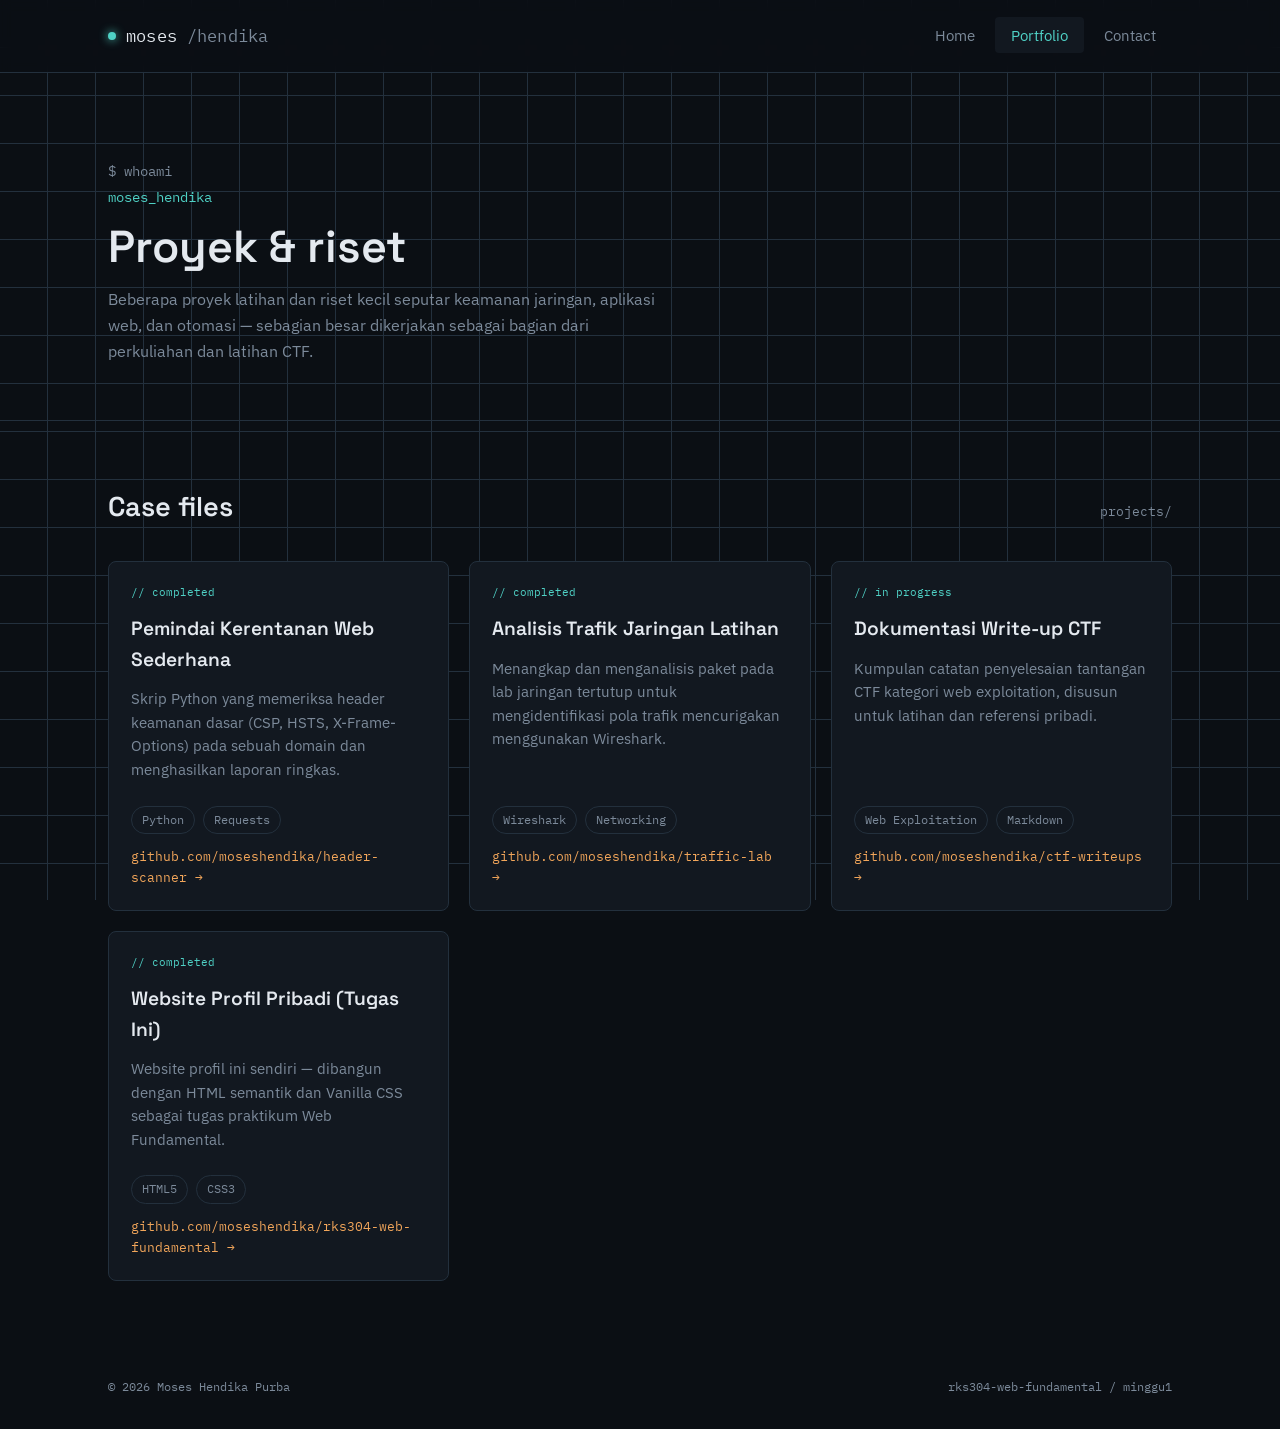
==== portfolio.html @ 65a573e6 "Tugas minggu 1: profil pribadi" ====
<!DOCTYPE html>
<html lang="id">
<head>
<meta charset="UTF-8">
<meta name="viewport" content="width=device-width, initial-scale=1.0">
<title>Portfolio — Moses Hendika Purba</title>
<meta name="description" content="Kumpulan proyek dan riset Moses Hendika Purba di bidang keamanan siber.">
<link rel="preconnect" href="https://fonts.googleapis.com">
<link href="https://fonts.googleapis.com/css2?family=Space+Grotesk:wght@500;600;700&family=IBM+Plex+Sans:wght@400;500;600&family=IBM+Plex+Mono:wght@400;500&display=swap" rel="stylesheet">
<link rel="stylesheet" href="style.css">
</head>
<body>

<header class="site-header">
  <div class="wrap">
    <a href="index.html" class="brand"><span class="dot"></span>moses<span class="path">/hendika</span></a>
    <nav aria-label="Navigasi utama">
      <ul class="nav-links">
        <li><a href="index.html">Home</a></li>
        <li><a href="portfolio.html" class="active">Portfolio</a></li>
        <li><a href="contact.html">Contact</a></li>
      </ul>
    </nav>
  </div>
</header>

<main>
  <section class="hero" style="padding-bottom: 40px;">
    <div class="wrap" style="grid-template-columns: 1fr;">
      <div>
        <p class="hero-kicker">moses_hendika</p>
        <h1 style="font-size: clamp(2rem, 4vw, 2.8rem);">Proyek & riset</h1>
        <p class="bio">Beberapa proyek latihan dan riset kecil seputar keamanan jaringan, aplikasi web, dan otomasi — sebagian besar dikerjakan sebagai bagian dari perkuliahan dan latihan CTF.</p>
      </div>
    </div>
  </section>

  <section class="block">
    <div class="wrap">
      <div class="block-head">
        <h2>Case files</h2>
        <span class="tag">projects/</span>
      </div>

      <div class="project-grid">

        <article class="project-card">
          <span class="status">// completed</span>
          <h3>Pemindai Kerentanan Web Sederhana</h3>
          <p class="desc">Skrip Python yang memeriksa header keamanan dasar (CSP, HSTS, X-Frame-Options) pada sebuah domain dan menghasilkan laporan ringkas.</p>
          <div class="badge-row">
            <span class="badge">Python</span>
            <span class="badge">Requests</span>
          </div>
          <a href="#" class="link">github.com/moseshendika/header-scanner →</a>
        </article>

        <article class="project-card">
          <span class="status">// completed</span>
          <h3>Analisis Trafik Jaringan Latihan</h3>
          <p class="desc">Menangkap dan menganalisis paket pada lab jaringan tertutup untuk mengidentifikasi pola trafik mencurigakan menggunakan Wireshark.</p>
          <div class="badge-row">
            <span class="badge">Wireshark</span>
            <span class="badge">Networking</span>
          </div>
          <a href="#" class="link">github.com/moseshendika/traffic-lab →</a>
        </article>

        <article class="project-card">
          <span class="status">// in progress</span>
          <h3>Dokumentasi Write-up CTF</h3>
          <p class="desc">Kumpulan catatan penyelesaian tantangan CTF kategori web exploitation, disusun untuk latihan dan referensi pribadi.</p>
          <div class="badge-row">
            <span class="badge">Web Exploitation</span>
            <span class="badge">Markdown</span>
          </div>
          <a href="#" class="link">github.com/moseshendika/ctf-writeups →</a>
        </article>

        <article class="project-card">
          <span class="status">// completed</span>
          <h3>Website Profil Pribadi (Tugas Ini)</h3>
          <p class="desc">Website profil ini sendiri — dibangun dengan HTML semantik dan Vanilla CSS sebagai tugas praktikum Web Fundamental.</p>
          <div class="badge-row">
            <span class="badge">HTML5</span>
            <span class="badge">CSS3</span>
          </div>
          <a href="#" class="link">github.com/moseshendika/rks304-web-fundamental →</a>
        </article>

      </div>
    </div>
  </section>
</main>

<footer class="site-footer">
  <div class="wrap" style="display:flex; justify-content:space-between; width:100%;">
    <span>© 2026 Moses Hendika Purba</span>
    <span>rks304-web-fundamental / minggu1</span>
  </div>
</footer>

</body>
</html>
---- style.css ----
/* ===========================================================
   rks304-web-fundamental — minggu1
   Tema: Cyber Security Analyst Profile
   Font: Space Grotesk (display), IBM Plex Sans (body),
         IBM Plex Mono (data / teknis)
   =========================================================== */

:root {
  --bg: #0b0f14;
  --surface: #121820;
  --surface-raised: #161e28;
  --line: #23303d;
  --text: #e4e9ef;
  --text-muted: #7c8a9a;
  --signal: #4fd1c5;      /* cyan - aksen utama */
  --warn: #f2a65a;        /* amber - aksen sekunder, dipakai sedikit */
  --danger: #e26d5c;

  --font-display: "Space Grotesk", "Segoe UI", sans-serif;
  --font-body: "IBM Plex Sans", "Segoe UI", sans-serif;
  --font-mono: "IBM Plex Mono", "Courier New", monospace;

  --maxw: 1120px;
}

* { box-sizing: border-box; }

html { scroll-behavior: smooth; }

body {
  margin: 0;
  background: var(--bg);
  background-image:
    linear-gradient(var(--line) 1px, transparent 1px),
    linear-gradient(90deg, var(--line) 1px, transparent 1px);
  background-size: 48px 48px;
  background-attachment: fixed;
  background-position: -1px -1px;
  color: var(--text);
  font-family: var(--font-body);
  line-height: 1.6;
}

a { color: inherit; }

img { max-width: 100%; display: block; }

.wrap {
  max-width: var(--maxw);
  margin: 0 auto;
  padding: 0 28px;
}

/* focus visibility */
a:focus-visible,
button:focus-visible,
input:focus-visible,
select:focus-visible,
textarea:focus-visible {
  outline: 2px solid var(--signal);
  outline-offset: 3px;
}

@media (prefers-reduced-motion: reduce) {
  * { animation: none !important; transition: none !important; }
}

/* ---------------- Header / Nav ---------------- */

.site-header {
  border-bottom: 1px solid var(--line);
  background: rgba(11, 15, 20, 0.85);
  backdrop-filter: blur(6px);
  position: sticky;
  top: 0;
  z-index: 20;
}

.site-header .wrap {
  display: flex;
  align-items: center;
  justify-content: space-between;
  height: 72px;
}

.brand {
  font-family: var(--font-mono);
  font-size: 1.05rem;
  text-decoration: none;
  color: var(--text);
  display: flex;
  align-items: center;
  gap: 10px;
  letter-spacing: 0.01em;
}

.brand .dot {
  width: 8px;
  height: 8px;
  border-radius: 50%;
  background: var(--signal);
  box-shadow: 0 0 10px var(--signal);
}

.brand .path {
  color: var(--text-muted);
}

.nav-links {
  display: flex;
  gap: 4px;
  list-style: none;
  margin: 0;
  padding: 0;
}

.nav-links a {
  text-decoration: none;
  font-size: 0.95rem;
  padding: 8px 16px;
  border-radius: 4px;
  color: var(--text-muted);
  transition: color 0.15s ease, background 0.15s ease;
}

.nav-links a:hover {
  color: var(--text);
  background: var(--surface);
}

.nav-links a.active {
  color: var(--signal);
  background: var(--surface);
}

/* ---------------- Hero ---------------- */

.hero {
  padding: 88px 0 64px;
  border-bottom: 1px solid var(--line);
}

.hero .wrap {
  display: grid;
  grid-template-columns: 1.3fr 0.9fr;
  gap: 56px;
  align-items: center;
}

.hero-kicker {
  font-family: var(--font-mono);
  font-size: 0.85rem;
  color: var(--signal);
  margin: 0 0 14px;
}

.hero-kicker::before {
  content: "$ whoami";
  color: var(--text-muted);
  display: block;
  margin-bottom: 4px;
}

.hero h1 {
  font-family: var(--font-display);
  font-size: clamp(2.4rem, 5vw, 3.6rem);
  line-height: 1.05;
  margin: 0 0 14px;
  font-weight: 600;
}

.hero .role {
  font-family: var(--font-mono);
  color: var(--warn);
  font-size: 1.05rem;
  margin: 0 0 22px;
}

.hero p.bio {
  max-width: 56ch;
  color: var(--text-muted);
  font-size: 1.02rem;
}

.hero-cta {
  display: flex;
  gap: 12px;
  margin-top: 28px;
}

.btn {
  display: inline-block;
  padding: 12px 22px;
  border-radius: 4px;
  text-decoration: none;
  font-size: 0.95rem;
  font-weight: 500;
  border: 1px solid var(--line);
  transition: border-color 0.15s ease, transform 0.15s ease;
}

.btn-primary {
  background: var(--signal);
  color: #06181a;
  border-color: var(--signal);
}

.btn-secondary {
  background: transparent;
  color: var(--text);
}

.btn:hover { transform: translateY(-1px); }
.btn-secondary:hover { border-color: var(--signal); color: var(--signal); }

/* portrait / status panel */

.id-card {
  background: var(--surface);
  border: 1px solid var(--line);
  border-radius: 8px;
  overflow: hidden;
}

.id-photo {
  aspect-ratio: 1 / 1;
  background: radial-gradient(circle at 30% 20%, #1b2530, #0d1319 70%);
  display: flex;
  align-items: center;
  justify-content: center;
  border-bottom: 1px solid var(--line);
  position: relative;
}

.id-photo .initials {
  font-family: var(--font-display);
  font-size: 4rem;
  color: var(--signal);
  letter-spacing: 0.05em;
}

.id-photo::after {
  content: "";
  position: absolute;
  inset: 14px;
  border: 1px solid var(--line);
  border-radius: 50%;
}

.id-meta {
  padding: 16px 20px;
  font-family: var(--font-mono);
  font-size: 0.82rem;
  color: var(--text-muted);
  display: grid;
  gap: 8px;
}

.id-meta div { display: flex; justify-content: space-between; gap: 12px; }
.id-meta span:last-child { color: var(--text); }

/* ---------------- Section generic ---------------- */

section.block {
  padding: 64px 0;
  border-bottom: 1px solid var(--line);
}

section.block:last-of-type { border-bottom: none; }

.block-head {
  display: flex;
  align-items: baseline;
  justify-content: space-between;
  gap: 24px;
  margin-bottom: 32px;
}

.block-head h2 {
  font-family: var(--font-display);
  font-size: 1.7rem;
  margin: 0;
  font-weight: 600;
}

.block-head .tag {
  font-family: var(--font-mono);
  font-size: 0.8rem;
  color: var(--text-muted);
}

/* ---------------- Skills ---------------- */

.skills-grid {
  display: grid;
  grid-template-columns: repeat(auto-fill, minmax(220px, 1fr));
  gap: 16px;
}

.skill-card {
  background: var(--surface);
  border: 1px solid var(--line);
  border-radius: 6px;
  padding: 18px 20px;
}

.skill-card h3 {
  font-family: var(--font-mono);
  font-size: 0.9rem;
  color: var(--signal);
  margin: 0 0 8px;
  font-weight: 500;
}

.skill-card p {
  margin: 0;
  font-size: 0.9rem;
  color: var(--text-muted);
}

.badge-row {
  display: flex;
  flex-wrap: wrap;
  gap: 8px;
  margin-top: 12px;
}

.badge {
  font-family: var(--font-mono);
  font-size: 0.72rem;
  padding: 4px 10px;
  border-radius: 100px;
  border: 1px solid var(--line);
  color: var(--text-muted);
}

/* ---------------- Timeline (education/exp) ---------------- */

.timeline {
  border-left: 2px solid var(--line);
  padding-left: 28px;
  display: grid;
  gap: 28px;
}

.timeline-item { position: relative; }

.timeline-item::before {
  content: "";
  position: absolute;
  left: -34px;
  top: 4px;
  width: 10px;
  height: 10px;
  border-radius: 50%;
  background: var(--bg);
  border: 2px solid var(--signal);
}

.timeline-item .when {
  font-family: var(--font-mono);
  font-size: 0.78rem;
  color: var(--text-muted);
}

.timeline-item h3 {
  margin: 4px 0 6px;
  font-size: 1.05rem;
  font-family: var(--font-display);
  font-weight: 600;
}

.timeline-item p {
  margin: 0;
  color: var(--text-muted);
  font-size: 0.92rem;
}

/* ---------------- Portfolio grid ---------------- */

.project-grid {
  display: grid;
  grid-template-columns: repeat(auto-fill, minmax(300px, 1fr));
  gap: 20px;
}

.project-card {
  background: var(--surface);
  border: 1px solid var(--line);
  border-radius: 8px;
  padding: 22px;
  display: flex;
  flex-direction: column;
  gap: 12px;
}

.project-card .status {
  font-family: var(--font-mono);
  font-size: 0.7rem;
  color: var(--signal);
}

.project-card h3 {
  margin: 0;
  font-family: var(--font-display);
  font-size: 1.2rem;
  font-weight: 600;
}

.project-card p.desc {
  margin: 0;
  color: var(--text-muted);
  font-size: 0.92rem;
  flex-grow: 1;
}

.project-card .link {
  font-family: var(--font-mono);
  font-size: 0.82rem;
  color: var(--warn);
  text-decoration: none;
}

.project-card .link:hover { text-decoration: underline; }

/* ---------------- Contact form ---------------- */

.terminal-panel {
  background: var(--surface);
  border: 1px solid var(--line);
  border-radius: 8px;
  overflow: hidden;
}

.terminal-bar {
  background: var(--surface-raised);
  border-bottom: 1px solid var(--line);
  padding: 10px 16px;
  display: flex;
  align-items: center;
  gap: 8px;
  font-family: var(--font-mono);
  font-size: 0.78rem;
  color: var(--text-muted);
}

.terminal-bar .dots { display: flex; gap: 6px; }
.terminal-bar .dots span {
  width: 10px; height: 10px; border-radius: 50%;
  background: var(--line);
}

form.contact-form {
  padding: 28px;
  display: grid;
  gap: 20px;
}

.field { display: grid; gap: 6px; }

.field label {
  font-family: var(--font-mono);
  font-size: 0.8rem;
  color: var(--text-muted);
}

.field input,
.field select,
.field textarea {
  background: var(--bg);
  border: 1px solid var(--line);
  border-radius: 4px;
  padding: 12px 14px;
  color: var(--text);
  font-family: var(--font-body);
  font-size: 0.95rem;
}

.field textarea { resize: vertical; min-height: 120px; }

.field-row {
  display: grid;
  grid-template-columns: 1fr 1fr;
  gap: 20px;
}

.consent {
  display: flex;
  align-items: flex-start;
  gap: 10px;
  font-size: 0.85rem;
  color: var(--text-muted);
}

.consent input { margin-top: 4px; }

button[type="submit"] {
  justify-self: start;
  background: var(--signal);
  color: #06181a;
  border: none;
  padding: 13px 26px;
  border-radius: 4px;
  font-size: 0.95rem;
  font-weight: 600;
  cursor: pointer;
  font-family: var(--font-body);
  transition: transform 0.15s ease;
}

button[type="submit"]:hover { transform: translateY(-1px); }

.form-note {
  font-family: var(--font-mono);
  font-size: 0.78rem;
  color: var(--text-muted);
  margin-top: -4px;
}

.contact-alt {
  display: grid;
  gap: 16px;
}

.contact-alt .item {
  background: var(--surface);
  border: 1px solid var(--line);
  border-radius: 6px;
  padding: 16px 18px;
}

.contact-alt .item h3 {
  font-family: var(--font-mono);
  font-size: 0.82rem;
  color: var(--signal);
  margin: 0 0 6px;
  font-weight: 500;
}

.contact-alt .item p { margin: 0; font-size: 0.9rem; color: var(--text-muted); }

.contact-layout {
  display: grid;
  grid-template-columns: 1.4fr 0.9fr;
  gap: 24px;
  align-items: start;
}

/* ---------------- Footer ---------------- */

.site-footer {
  padding: 32px 0;
  font-family: var(--font-mono);
  font-size: 0.78rem;
  color: var(--text-muted);
  display: flex;
  justify-content: space-between;
}

/* ---------------- Responsive ---------------- */

@media (max-width: 780px) {
  .hero .wrap { grid-template-columns: 1fr; }
  .id-card { max-width: 320px; }
  .contact-layout { grid-template-columns: 1fr; }
  .field-row { grid-template-columns: 1fr; }
  .site-header .wrap { flex-direction: column; height: auto; padding: 14px 28px; gap: 10px; }
  .nav-links { flex-wrap: wrap; justify-content: center; }
}

.id-photo {
  aspect-ratio: 1 / 1;
  background: radial-gradient(circle at 30% 20%, #1b2530, #0d1319 70%);
  display: flex;
  align-items: center;
  justify-content: center;
  border-bottom: 1px solid var(--line);
  position: relative;
}

.id-photo img {
  position: absolute;
  inset: 14px;
  width: calc(100% - 28px);
  height: calc(100% - 28px);
  border-radius: 50%;
  object-fit: cover;
}
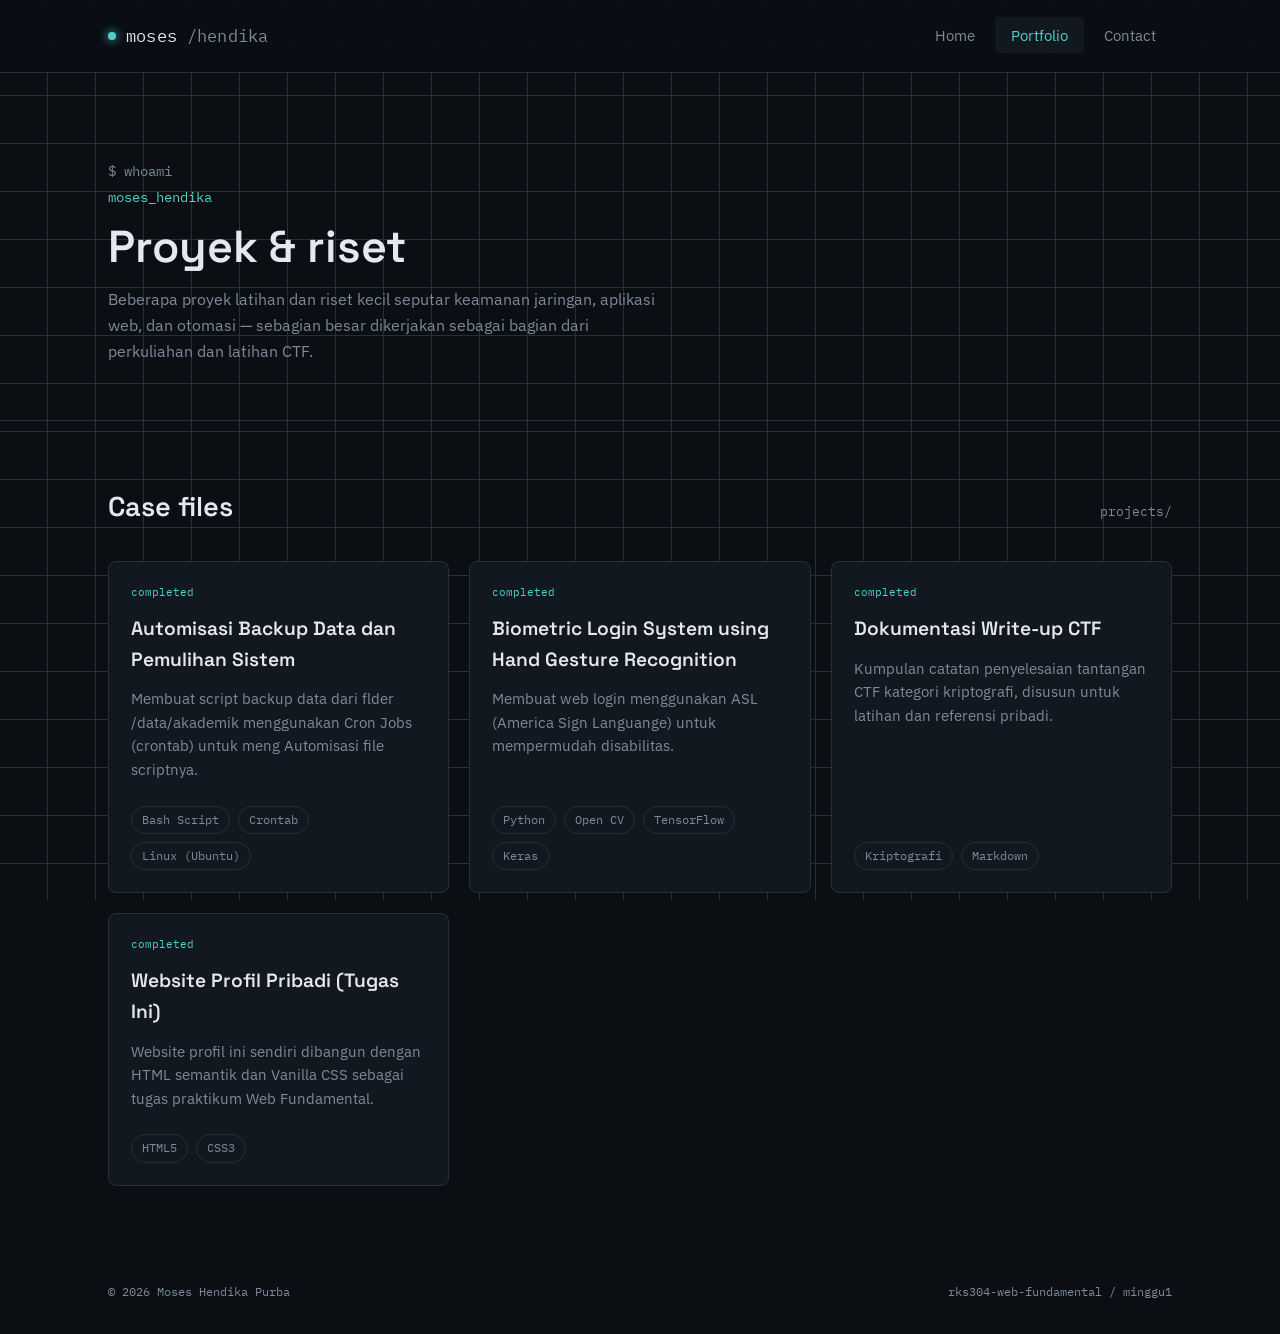
==== commit 82d5266f: "update: isi portofolio" ====
--- a/portfolio.html
+++ b/portfolio.html
@@ -45,47 +45,46 @@
       <div class="project-grid">
 
         <article class="project-card">
-          <span class="status">// completed</span>
-          <h3>Pemindai Kerentanan Web Sederhana</h3>
-          <p class="desc">Skrip Python yang memeriksa header keamanan dasar (CSP, HSTS, X-Frame-Options) pada sebuah domain dan menghasilkan laporan ringkas.</p>
+          <span class="status">completed</span>
+          <h3>Automisasi Backup Data dan Pemulihan Sistem</h3>
+          <p class="desc">Membuat script backup data dari flder /data/akademik menggunakan Cron Jobs (crontab) untuk meng Automisasi file scriptnya.</p>
           <div class="badge-row">
-            <span class="badge">Python</span>
-            <span class="badge">Requests</span>
+            <span class="badge">Bash Script</span>
+            <span class="badge">Crontab</span>
+            <span class="badge">Linux (Ubuntu)</span>
           </div>
-          <a href="#" class="link">github.com/moseshendika/header-scanner →</a>
         </article>
 
         <article class="project-card">
-          <span class="status">// completed</span>
-          <h3>Analisis Trafik Jaringan Latihan</h3>
-          <p class="desc">Menangkap dan menganalisis paket pada lab jaringan tertutup untuk mengidentifikasi pola trafik mencurigakan menggunakan Wireshark.</p>
+          <span class="status">completed</span>
+          <h3>Biometric Login System using Hand Gesture Recognition</h3>
+          <p class="desc">Membuat web login menggunakan ASL (America Sign Languange) untuk mempermudah disabilitas.</p>
           <div class="badge-row">
-            <span class="badge">Wireshark</span>
-            <span class="badge">Networking</span>
+            <span class="badge">Python</span>
+            <span class="badge">Open CV</span>
+            <span class="badge">TensorFlow</span>
+            <span class="badge">Keras</span>
           </div>
-          <a href="#" class="link">github.com/moseshendika/traffic-lab →</a>
         </article>
 
         <article class="project-card">
-          <span class="status">// in progress</span>
+          <span class="status">completed</span>
           <h3>Dokumentasi Write-up CTF</h3>
-          <p class="desc">Kumpulan catatan penyelesaian tantangan CTF kategori web exploitation, disusun untuk latihan dan referensi pribadi.</p>
+          <p class="desc">Kumpulan catatan penyelesaian tantangan CTF kategori kriptografi, disusun untuk latihan dan referensi pribadi.</p>
           <div class="badge-row">
-            <span class="badge">Web Exploitation</span>
+            <span class="badge">Kriptografi</span>
             <span class="badge">Markdown</span>
           </div>
-          <a href="#" class="link">github.com/moseshendika/ctf-writeups →</a>
         </article>
 
         <article class="project-card">
-          <span class="status">// completed</span>
+          <span class="status">completed</span>
           <h3>Website Profil Pribadi (Tugas Ini)</h3>
-          <p class="desc">Website profil ini sendiri — dibangun dengan HTML semantik dan Vanilla CSS sebagai tugas praktikum Web Fundamental.</p>
+          <p class="desc">Website profil ini sendiri dibangun dengan HTML semantik dan Vanilla CSS sebagai tugas praktikum Web Fundamental.</p>
           <div class="badge-row">
             <span class="badge">HTML5</span>
             <span class="badge">CSS3</span>
           </div>
-          <a href="#" class="link">github.com/moseshendika/rks304-web-fundamental →</a>
         </article>
 
       </div>
